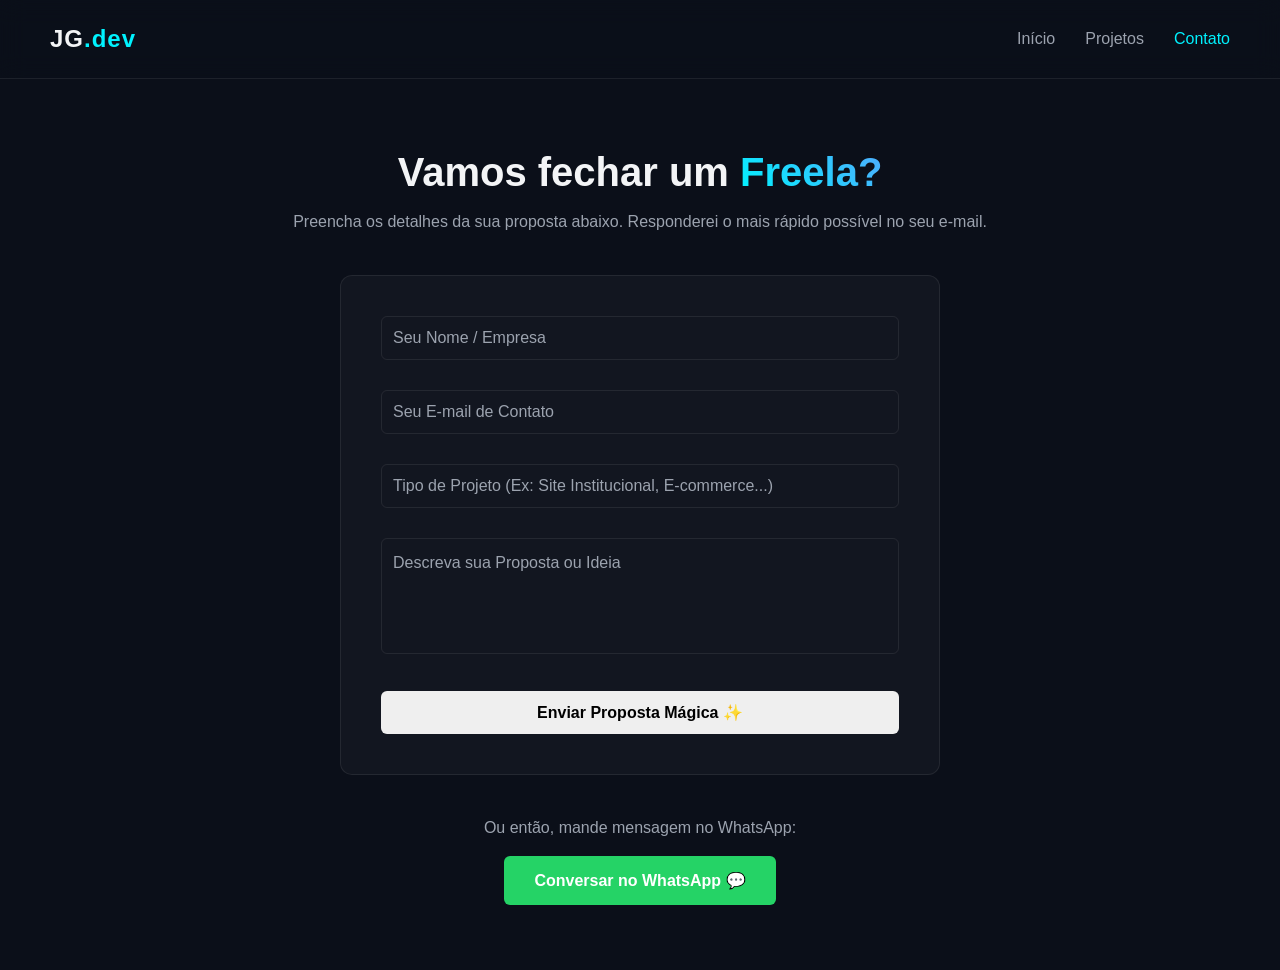
==== contato.html @ c7e57853 "Primeiros Passos No Site" ====
<!DOCTYPE html>
<html lang="pt-BR">
<head>
    <meta charset="UTF-8">
    <meta name="viewport" content="width=device-width, initial-scale=1.0">
    <title>João Gabriel | Contato & Propostas</title>
    <link rel="stylesheet" href="css/style.css">
</head>
<body class="dark-theme">

    <header class="navbar">
        <div class="logo">JG<span>.dev</span></div>
        <nav>
            <ul>
                <li><a href="index.html">Início</a></li>
                <li><a href="projetos.html">Projetos</a></li>
                <li><a href="contato.html" class="active">Contato</a></li>
            </ul>
        </nav>
    </header>

    <main class="container fade-in">
        <section class="contact-section">
            <h1 class="page-title">Vamos fechar um <span class="text-gradient">Freela?</span></h1>
            <p class="page-subtitle">Preencha os detalhes da sua proposta abaixo. Responderei o mais rápido possível no seu e-mail.</p>

            <form id="contact-form" action="https://formsubmit.co/dev.joaogabrieldias@gmail.com" method="POST" class="modern-form">
                
                <input type="hidden" name="_captcha" value="false">
                <input type="hidden" name="_template" value="table">
                <input type="hidden" name="_subject" value="Nova Proposta de Freelancer! 🚀">

                <div class="input-group">
                    <input type="text" name="name" required placeholder=" ">
                    <label>Seu Nome / Empresa</label>
                </div>

                <div class="input-group">
                    <input type="email" name="email" required placeholder=" ">
                    <label>Seu E-mail de Contato</label>
                </div>

                <div class="input-group">
                    <input type="text" name="subject" required placeholder=" ">
                    <label>Tipo de Projeto (Ex: Site Institucional, E-commerce...)</label>
                </div>

                <div class="input-group">
                    <textarea name="message" rows="5" required placeholder=" "></textarea>
                    <label>Descreva sua Proposta ou Ideia</label>
                </div>

                <button type="submit" class="btn-submit">Enviar Proposta Mágica ✨</button>
            </form>

            <div class="contact-footer">
                <p>Ou então, mande mensagem no WhatsApp:</p>
                <a href="https://wa.me/5511964065637?text=Olá%20João,%20acessei%20seu%20portfólio%20e%20gostaria%20de%20fazer%20um%20orçamento%20de%20projeto!" 
                   target="_blank" 
                   class="btn-whatsapp">
                   Conversar no WhatsApp 💬
                </a>
            </div>
        </section>
    </main>

    <script src="js/main.js"></script>
</body>
</html>
---- css/style.css ----
/* ==========================================================================
   CONFIGURAÇÕES GERAIS E VARIÁVEIS
   ========================================================================== */
:root {
    --bg-dark: #0b0f19;
    --bg-card: rgba(255, 255, 255, 0.03);
    --border-color: rgba(255, 255, 255, 0.08);
    --primary-neon: #00f2fe;
    --secondary-neon: #4facfe;
    --text-main: #f3f4f6;
    --text-muted: #9ca3af;
    --font-sans: 'Segoe UI', Roboto, Helvetica, Arial, sans-serif;
}

* {
    margin: 0;
    padding: 0;
    box-sizing: border-box;
}

body.dark-theme {
    background-color: var(--bg-dark);
    color: var(--text-main);
    font-family: var(--font-sans);
    overflow-x: hidden;
    line-height: 1.6;
}

/* Container principal centralizado */
.container {
    max-width: 1100px;
    margin: 0 auto;
    padding: 140px 20px 60px 20px;
    min-height: calc(100vh - 80px);
    display: flex;
    flex-direction: column;
    justify-content: center;
}

/* Animação de entrada suave nas páginas */
.fade-in {
    animation: fadeInActive 0.6s ease-out forwards;
}

@keyframes fadeInActive {
    from { opacity: 0; transform: translateY(20px); }
    to { opacity: 1; transform: translateY(0); }
}

/* ==========================================================================
   NAVBAR (MENU SUPERIOR)
   ========================================================================== */
.navbar {
    position: fixed;
    top: 0;
    left: 0;
    width: 100%;
    display: flex;
    justify-content: space-between;
    align-items: center;
    padding: 20px 50px;
    background: rgba(11, 15, 25, 0.8);
    backdrop-filter: blur(12px);
    border-bottom: 1px solid var(--border-color);
    z-index: 1000;
}

.logo {
    font-size: 1.5rem;
    font-weight: bold;
    letter-spacing: 1px;
}

.logo span {
    color: var(--primary-neon);
}

.navbar ul {
    display: flex;
    list-style: none;
    gap: 30px;
}

.navbar a {
    color: var(--text-muted);
    text-decoration: none;
    font-weight: 500;
    transition: color 0.3s;
}

.navbar a:hover, .navbar a.active {
    color: var(--primary-neon);
}

/* ==========================================================================
   BOTÕES MODERNOS
   ========================================================================== */
.btn-primary, .btn-secondary, .btn-submit, .btn-whatsapp {
    padding: 12px 30px;
    font-size: 1rem;
    font-weight: 600;
    border-radius: 6px;
    cursor: pointer;
    text-decoration: none;
    transition: all 0.3s ease;
    display: inline-flex;
    align-items: center;
    justify-content: center;
}

.btn-primary {
    background: linear-gradient(45deg, var(--primary-neon), var(--secondary-neon));
    color: #000;
    border: none;
}

.btn-primary:hover {
    box-shadow: 0 0 20px rgba(0, 242, 254, 0.4);
    transform: translateY(-2px);
}

.btn-secondary {
    background: transparent;
    color: var(--text-main);
    border: 1px solid var(--border-color);
}

.btn-secondary:hover {
    background: var(--border-color);
    transform: translateY(-2px);
}

.btn-whatsapp {
    background: #25d366;
    color: #fff;
    border: none;
}

.btn-whatsapp:hover {
    box-shadow: 0 0 20px rgba(37, 211, 102, 0.4);
    transform: translateY(-2px);
    background: #20ba5a;
}

/* ==========================================================================
   PÁGINA: HOME (INÍCIO) CENTRALIZADA
   ========================================================================== */
.home-hero {
    display: flex;
    flex-direction: column;
    align-items: center;
    text-align: center;
}

.hero-text h1 {
    font-size: 3.5rem;
    margin-bottom: 10px;
}

.text-gradient {
    background: linear-gradient(45deg, var(--primary-neon), var(--secondary-neon));
    -webkit-background-clip: text;
    -webkit-text-fill-color: transparent;
}

.hero-text h2 {
    font-size: 1.8rem;
    color: var(--text-muted);
    margin-bottom: 20px;
    font-weight: 400;
}

.hero-text p {
    font-size: 1.1rem;
    max-width: 600px;
    color: var(--text-muted);
    margin-bottom: 30px;
    margin-left: auto;
    margin-right: auto;
}

.profile-info {
    background: var(--bg-card);
    border: 1px solid var(--border-color);
    padding: 15px 25px;
    border-radius: 8px;
    display: flex;
    flex-direction: column;
    gap: 8px;
    margin-bottom: 35px;
    align-items: center;
}

.profile-info a {
    color: var(--primary-neon);
    text-decoration: none;
}

.social-buttons {
    display: flex;
    gap: 15px;
    justify-content: center;
}

/* ==========================================================================
   PÁGINA: PROJETOS CENTRALIZADA
   ========================================================================== */
.projects-section {
    text-align: center;
}

.page-title {
    font-size: 2.5rem;
    margin-bottom: 5px;
}

.page-subtitle {
    color: var(--text-muted);
    margin-bottom: 40px;
}

.projects-grid {
    display: grid;
    grid-template-columns: repeat(auto-fit, minmax(320px, 1fr));
    gap: 25px;
    width: 100%;
}

.project-card {
    background: var(--bg-card);
    border: 1px solid var(--border-color);
    border-radius: 12px;
    padding: 30px;
    position: relative;
    transition: all 0.3s ease;
    text-align: left; /* Mantém o conteúdo interno do card alinhado à esquerda por padrão estético */
}

.project-card:hover {
    border-color: var(--primary-neon);
    transform: translateY(-5px);
    box-shadow: 0 10px 30px rgba(0, 242, 254, 0.05);
}

.card-badge {
    background: rgba(0, 242, 254, 0.1);
    color: var(--primary-neon);
    padding: 4px 10px;
    border-radius: 20px;
    font-size: 0.75rem;
    display: inline-block;
    margin-bottom: 15px;
}

.project-card h3 {
    margin-bottom: 10px;
    font-size: 1.4rem;
}

.project-card p {
    color: var(--text-muted);
    font-size: 0.95rem;
    margin-bottom: 20px;
}

.tech-tags {
    display: flex;
    gap: 10px;
    margin-bottom: 25px;
    flex-wrap: wrap;
}

.tech-tags span {
    font-size: 0.8rem;
    background: rgba(255, 255, 255, 0.05);
    padding: 3px 8px;
    border-radius: 4px;
    color: var(--text-muted);
}

.card-link {
    color: var(--primary-neon);
    text-decoration: none;
    font-size: 0.95rem;
    font-weight: 500;
}

/* ==========================================================================
   PÁGINA: CONTATO CENTRALIZADA
   ========================================================================== */
.contact-section {
    display: flex;
    flex-direction: column;
    align-items: center;
    text-align: center;
    width: 100%;
}

.modern-form {
    max-width: 600px;
    width: 100%;
    background: var(--bg-card);
    border: 1px solid var(--border-color);
    padding: 40px;
    border-radius: 12px;
    margin: 0 auto;
}

.input-group {
    position: relative;
    margin-bottom: 30px;
    text-align: left; /* Garante que os inputs escrevam da esquerda para a direita */
}

.input-group input, .input-group textarea {
    width: 100%;
    padding: 12px;
    background: transparent;
    border: 1px solid var(--border-color);
    border-radius: 6px;
    color: var(--text-main);
    font-size: 1rem;
    outline: none;
    transition: border-color 0.3s;
}

.input-group textarea {
    resize: none;
}

.input-group input:focus, .input-group textarea:focus {
    border-color: var(--primary-neon);
}

/* Efeito de Label Flutuante */
.input-group label {
    position: absolute;
    left: 12px;
    top: 50%;
    transform: translateY(-50%);
    color: var(--text-muted);
    transition: all 0.3s ease;
    pointer-events: none;
}

.input-group textarea ~ label {
    top: 25px;
}

.input-group input:focus ~ label,
.input-group input:not(:placeholder-shown) ~ label,
.input-group textarea:focus ~ label,
.input-group textarea:not(:placeholder-shown) ~ label {
    top: -10px;
    left: 8px;
    font-size: 0.8rem;
    color: var(--primary-neon);
    background: var(--bg-dark);
    padding: 0 5px;
}

.btn-submit {
    width: 100%;
    border: none;
}

.contact-footer {
    margin-top: 40px;
    text-align: center;
}

.contact-footer p {
    color: var(--text-muted);
    margin-bottom: 15px;
    font-size: 1rem;
}

/* ==========================================================================
   RESPONSIVIDADE (MOBILE)
   ========================================================================== */
@media (max-width: 768px) {
    .navbar {
        padding: 20px;
    }
    .navbar ul {
        gap: 15px;
    }
    .hero-text h1 {
        font-size: 2.5rem;
    }
    .hero-text h2 {
        font-size: 1.4rem;
    }
    .modern-form {
        padding: 25px 20px;
    }
}
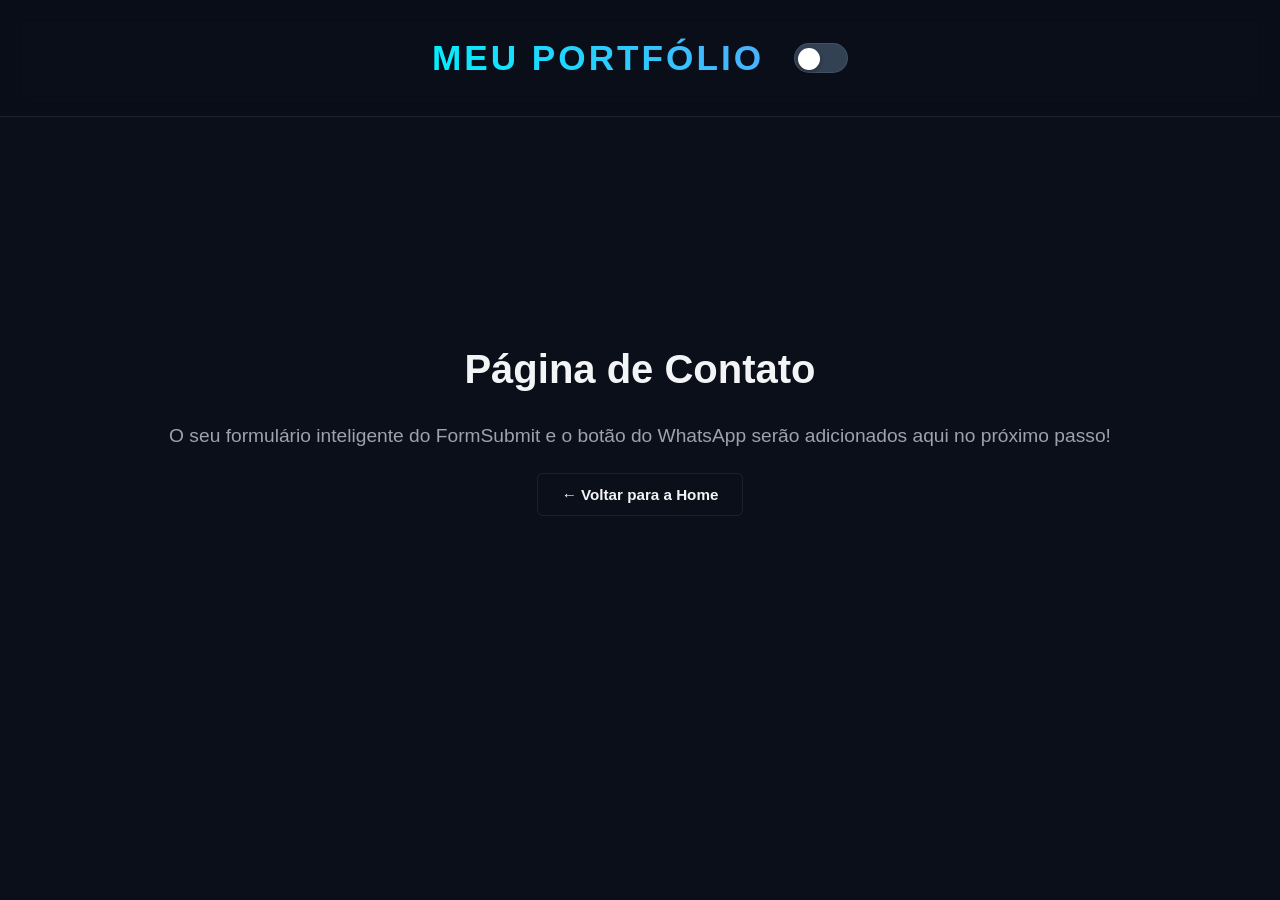
==== commit ed2c8cda: "feat: implementado novo layout amplo com toggle switch ios e memoria de tema" ====
--- a/contato.html
+++ b/contato.html
@@ -3,64 +3,27 @@
 <head>
     <meta charset="UTF-8">
     <meta name="viewport" content="width=device-width, initial-scale=1.0">
-    <title>João Gabriel | Contato & Propostas</title>
+    <title>João Gabriel | Contato</title>
     <link rel="stylesheet" href="css/style.css">
 </head>
 <body class="dark-theme">
 
-    <header class="navbar">
-        <div class="logo">JG<span>.dev</span></div>
-        <nav>
-            <ul>
-                <li><a href="index.html">Início</a></li>
-                <li><a href="projetos.html">Projetos</a></li>
-                <li><a href="contato.html" class="active">Contato</a></li>
-            </ul>
-        </nav>
+    <header class="navbar centralizado">
+        <div class="header-content">
+            <a href="index.html" class="logo" style="text-decoration: none;">MEU PORTFÓLIO</a>
+            
+            <label class="ios-switch">
+                <input type="checkbox" id="theme-toggle">
+                <span class="slider"></span>
+            </label>
+        </div>
     </header>
 
     <main class="container fade-in">
-        <section class="contact-section">
-            <h1 class="page-title">Vamos fechar um <span class="text-gradient">Freela?</span></h1>
-            <p class="page-subtitle">Preencha os detalhes da sua proposta abaixo. Responderei o mais rápido possível no seu e-mail.</p>
-
-            <form id="contact-form" action="https://formsubmit.co/dev.joaogabrieldias@gmail.com" method="POST" class="modern-form">
-                
-                <input type="hidden" name="_captcha" value="false">
-                <input type="hidden" name="_template" value="table">
-                <input type="hidden" name="_subject" value="Nova Proposta de Freelancer! 🚀">
-
-                <div class="input-group">
-                    <input type="text" name="name" required placeholder=" ">
-                    <label>Seu Nome / Empresa</label>
-                </div>
-
-                <div class="input-group">
-                    <input type="email" name="email" required placeholder=" ">
-                    <label>Seu E-mail de Contato</label>
-                </div>
-
-                <div class="input-group">
-                    <input type="text" name="subject" required placeholder=" ">
-                    <label>Tipo de Projeto (Ex: Site Institucional, E-commerce...)</label>
-                </div>
-
-                <div class="input-group">
-                    <textarea name="message" rows="5" required placeholder=" "></textarea>
-                    <label>Descreva sua Proposta ou Ideia</label>
-                </div>
-
-                <button type="submit" class="btn-submit">Enviar Proposta Mágica ✨</button>
-            </form>
-
-            <div class="contact-footer">
-                <p>Ou então, mande mensagem no WhatsApp:</p>
-                <a href="https://wa.me/5511964065637?text=Olá%20João,%20acessei%20seu%20portfólio%20e%20gostaria%20de%20fazer%20um%20orçamento%20de%20projeto!" 
-                   target="_blank" 
-                   class="btn-whatsapp">
-                   Conversar no WhatsApp 💬
-                </a>
-            </div>
+        <section class="contact-section text-centralizado" style="padding: 100px 0;">
+            <h1 style="font-size: 2.5rem; margin-bottom: 20px;">Página de Contato</h1>
+            <p style="color: var(--text-muted); font-size: 1.2rem; margin-bottom: 30px;">O seu formulário inteligente do FormSubmit e o botão do WhatsApp serão adicionados aqui no próximo passo!</p>
+            <a href="index.html" class="btn-secondary">&larr; Voltar para a Home</a>
         </section>
     </main>
 
--- a/css/style.css
+++ b/css/style.css
@@ -1,40 +1,59 @@
 /* ==========================================================================
-   CONFIGURAÇÕES GERAIS E VARIÁVEIS
+   CONFIGURAÇÕES GERAIS E VARIÁVEIS DE TEMA
    ========================================================================== */
+* {
+    margin: 0;
+    padding: 0;
+    box-sizing: border-box;
+}
+
+/* Variáveis padrão (Tema Escuro) */
 :root {
     --bg-dark: #0b0f19;
-    --bg-card: rgba(255, 255, 255, 0.03);
+    --bg-card: rgba(255, 255, 255, 0.02);
     --border-color: rgba(255, 255, 255, 0.08);
     --primary-neon: #00f2fe;
     --secondary-neon: #4facfe;
     --text-main: #f3f4f6;
     --text-muted: #9ca3af;
-    --font-sans: 'Segoe UI', Roboto, Helvetica, Arial, sans-serif;
-}
-
-* {
-    margin: 0;
-    padding: 0;
-    box-sizing: border-box;
-}
-
-body.dark-theme {
+    --font-sans: 'Segoe UI', Tahoma, Geneva, Verdana, sans-serif;
+}
+
+/* Variáveis para o Tema Claro */
+:root.light-theme {
+    --bg-dark: #f8fafc;
+    --bg-card: rgba(0, 0, 0, 0.02);
+    --border-color: rgba(0, 0, 0, 0.08);
+    --primary-neon: #0284c7; 
+    --secondary-neon: #0369a1;
+    --text-main: #0f172a;
+    --text-muted: #475569;
+}
+
+body {
     background-color: var(--bg-dark);
     color: var(--text-main);
     font-family: var(--font-sans);
+    line-height: 1.6;
     overflow-x: hidden;
-    line-height: 1.6;
-}
-
-/* Container principal centralizado */
+    transition: background-color 0.4s ease, color 0.4s ease;
+}
+
 .container {
-    max-width: 1100px;
+    max-width: 1400px;
     margin: 0 auto;
-    padding: 140px 20px 60px 20px;
-    min-height: calc(100vh - 80px);
-    display: flex;
-    flex-direction: column;
-    justify-content: center;
+    padding: 40px 40px;
+}
+
+/* Centralização Geral */
+.centralizado {
+    text-align: center;
+    justify-content: center !important;
+}
+
+.text-centralizado {
+    text-align: center;
+    margin: 80px 0 30px 0;
 }
 
 /* Animação de entrada suave nas páginas */
@@ -47,65 +66,190 @@
     to { opacity: 1; transform: translateY(0); }
 }
 
-/* ==========================================================================
-   NAVBAR (MENU SUPERIOR)
+/* Efeito de texto com Gradiente Neon */
+.logo {
+    background: linear-gradient(45deg, var(--primary-neon), var(--secondary-neon));
+    -webkit-background-clip: text;
+    -webkit-text-fill-color: transparent;
+}
+
+/* ==========================================================================
+   NAVBAR
    ========================================================================== */
 .navbar {
-    position: fixed;
+    display: flex;
+    padding: 30px 0;
+    border-bottom: 1px solid var(--border-color);
+    width: 100%;
+    background: rgba(11, 15, 25, 0.05);
+    backdrop-filter: blur(12px);
+    transition: background-color 0.4s ease, border-color 0.4s ease;
+}
+
+:root.light-theme .navbar {
+    background: rgba(248, 250, 252, 0.8);
+}
+
+.header-content {
+    display: flex;
+    align-items: center;
+    gap: 30px;
+    position: relative;
+}
+
+.logo {
+    font-size: 2.2rem;
+    font-weight: 800;
+    letter-spacing: 3px;
+    text-transform: uppercase;
+}
+
+/* ==========================================================================
+   ESTILIZAÇÃO DO TOGGLE SWITCH (ESTILO IPHONE / IOS)
+   ========================================================================= */
+.ios-switch {
+    position: relative;
+    display: inline-block;
+    width: 54px;
+    height: 30px;
+    cursor: pointer;
+}
+
+.ios-switch input {
+    opacity: 0;
+    width: 0;
+    height: 0;
+}
+
+.ios-switch .slider {
+    position: absolute;
     top: 0;
     left: 0;
-    width: 100%;
+    right: 0;
+    bottom: 0;
+    background-color: #334155; 
+    border: 1.5px solid var(--border-color);
+    border-radius: 30px;
+    transition: background-color 0.3s ease, border-color 0.3s ease;
+}
+
+.ios-switch .slider::before {
+    content: "";
+    position: absolute;
+    height: 22px;
+    width: 22px;
+    left: 3px;
+    bottom: 2.5px;
+    background-color: white;
+    border-radius: 50%;
+    box-shadow: 0 2px 5px rgba(0, 0, 0, 0.3);
+    transition: transform 0.3s cubic-bezier(0.4, 0, 0.2, 1);
+}
+
+:root.light-theme .ios-switch .slider {
+    background-color: #10b981; 
+    border-color: transparent;
+}
+
+:root.light-theme .ios-switch .slider::before {
+    transform: translateX(24px);
+}
+
+.ios-switch:hover .slider {
+    filter: brightness(1.1);
+}
+
+/* ==========================================================================
+   SEÇÃO HERO (MÁXIMA AMPLITUDE COM "UM DEDINHO" PARA DENTRO)
+   ========================================================================== */
+.hero-section.layout-amplo {
     display: flex;
     justify-content: space-between;
     align-items: center;
-    padding: 20px 50px;
-    background: rgba(11, 15, 25, 0.8);
-    backdrop-filter: blur(12px);
-    border-bottom: 1px solid var(--border-color);
-    z-index: 1000;
-}
-
-.logo {
+    padding: 60px 7%; 
+    width: 100vw;
+    position: relative;
+    left: 50%;
+    right: 50%;
+    margin-left: -50vw;
+    margin-right: -50vw;
+}
+
+/* Redes */
+.hero-left h2 {
     font-size: 1.5rem;
-    font-weight: bold;
-    letter-spacing: 1px;
-}
-
-.logo span {
+    margin-bottom: 25px;
+    color: var(--text-muted);
+}
+
+.redes-list {
+    list-style: none;
+}
+
+.redes-list li {
+    margin-bottom: 20px;
+}
+
+.redes-list a {
+    color: var(--text-main);
+    text-decoration: none;
+    font-size: 1.2rem;
+    transition: all 0.3s ease;
+    display: inline-block;
+}
+
+.redes-list a:hover {
     color: var(--primary-neon);
-}
-
-.navbar ul {
-    display: flex;
-    list-style: none;
+    transform: translateX(5px);
+}
+
+/* Foto e Botões */
+.hero-right {
+    display: flex;
+    justify-content: flex-end; 
+}
+
+.profile-container-amplo {
+    display: flex;
+    flex-direction: column;
+    align-items: center; 
     gap: 30px;
 }
 
-.navbar a {
+.profile-avatar-grande {
+    width: 340px; 
+    height: 340px; 
+    border-radius: 50%;
+    background: var(--bg-card);
+    border: 2px dashed var(--border-color);
+    display: flex;
+    justify-content: center;
+    align-items: center;
     color: var(--text-muted);
+    font-weight: 500;
+    font-size: 1.2rem;
+    transition: all 0.3s ease;
+}
+
+.profile-avatar-grande:hover {
+    border-color: var(--primary-neon);
+    box-shadow: 0 0 25px rgba(0, 242, 254, 0.15);
+}
+
+.hero-buttons {
+    display: flex;
+    gap: 15px;
+}
+
+.btn-primary, .btn-secondary {
+    padding: 12px 24px;
+    border-radius: 6px;
     text-decoration: none;
-    font-weight: 500;
-    transition: color 0.3s;
-}
-
-.navbar a:hover, .navbar a.active {
-    color: var(--primary-neon);
-}
-
-/* ==========================================================================
-   BOTÕES MODERNOS
-   ========================================================================== */
-.btn-primary, .btn-secondary, .btn-submit, .btn-whatsapp {
-    padding: 12px 30px;
-    font-size: 1rem;
     font-weight: 600;
-    border-radius: 6px;
-    cursor: pointer;
-    text-decoration: none;
+    font-size: 0.95rem;
     transition: all 0.3s ease;
-    display: inline-flex;
-    align-items: center;
-    justify-content: center;
+    text-align: center;
+    min-width: 160px;
 }
 
 .btn-primary {
@@ -121,8 +265,8 @@
 
 .btn-secondary {
     background: transparent;
+    border: 1px solid var(--border-color);
     color: var(--text-main);
-    border: 1px solid var(--border-color);
 }
 
 .btn-secondary:hover {
@@ -130,268 +274,63 @@
     transform: translateY(-2px);
 }
 
-.btn-whatsapp {
-    background: #25d366;
-    color: #fff;
-    border: none;
-}
-
-.btn-whatsapp:hover {
-    box-shadow: 0 0 20px rgba(37, 211, 102, 0.4);
-    transform: translateY(-2px);
-    background: #20ba5a;
-}
-
-/* ==========================================================================
-   PÁGINA: HOME (INÍCIO) CENTRALIZADA
+/* ==========================================================================
+   OUTRAS SEÇÕES (SOBRE MIM E PROJETOS)
    ========================================================================== */
-.home-hero {
-    display: flex;
-    flex-direction: column;
-    align-items: center;
-    text-align: center;
-}
-
-.hero-text h1 {
-    font-size: 3.5rem;
-    margin-bottom: 10px;
-}
-
-.text-gradient {
-    background: linear-gradient(45deg, var(--primary-neon), var(--secondary-neon));
-    -webkit-background-clip: text;
-    -webkit-text-fill-color: transparent;
-}
-
-.hero-text h2 {
+.about-section h2, .projects-section h2 {
     font-size: 1.8rem;
+    margin-bottom: 25px;
+    letter-spacing: 1px;
+}
+
+.placeholder-box {
+    background: var(--bg-card);
+    border: 1px dashed var(--border-color);
+    padding: 50px;
+    border-radius: 8px;
     color: var(--text-muted);
-    margin-bottom: 20px;
-    font-weight: 400;
-}
-
-.hero-text p {
-    font-size: 1.1rem;
-    max-width: 600px;
-    color: var(--text-muted);
-    margin-bottom: 30px;
-    margin-left: auto;
-    margin-right: auto;
-}
-
-.profile-info {
-    background: var(--bg-card);
-    border: 1px solid var(--border-color);
-    padding: 15px 25px;
-    border-radius: 8px;
-    display: flex;
-    flex-direction: column;
-    gap: 8px;
-    margin-bottom: 35px;
-    align-items: center;
-}
-
-.profile-info a {
-    color: var(--primary-neon);
-    text-decoration: none;
-}
-
-.social-buttons {
-    display: flex;
-    gap: 15px;
-    justify-content: center;
-}
-
-/* ==========================================================================
-   PÁGINA: PROJETOS CENTRALIZADA
-   ========================================================================== */
-.projects-section {
-    text-align: center;
-}
-
-.page-title {
-    font-size: 2.5rem;
-    margin-bottom: 5px;
-}
-
-.page-subtitle {
-    color: var(--text-muted);
-    margin-bottom: 40px;
-}
-
-.projects-grid {
+}
+
+.sobre-mim-espaco {
+    width: 100%;
+    margin: 0 auto;
+}
+
+/* Grade de Projetos */
+.projects-grid.grid-8 {
     display: grid;
-    grid-template-columns: repeat(auto-fit, minmax(320px, 1fr));
+    grid-template-columns: repeat(auto-fit, minmax(260px, 1fr)); 
     gap: 25px;
     width: 100%;
 }
 
 .project-card {
-    background: var(--bg-card);
+    background-color: var(--bg-card);
     border: 1px solid var(--border-color);
     border-radius: 12px;
-    padding: 30px;
-    position: relative;
+    height: 160px;
+    display: flex;
+    flex-direction: column;
+    justify-content: center;
+    align-items: center;
+    gap: 10px;
     transition: all 0.3s ease;
-    text-align: left; /* Mantém o conteúdo interno do card alinhado à esquerda por padrão estético */
 }
 
 .project-card:hover {
     border-color: var(--primary-neon);
-    transform: translateY(-5px);
-    box-shadow: 0 10px 30px rgba(0, 242, 254, 0.05);
-}
-
-.card-badge {
-    background: rgba(0, 242, 254, 0.1);
+    transform: scale(1.03);
+    background: rgba(255, 255, 255, 0.04);
+}
+
+.box-number {
+    font-size: 1.4rem;
+    font-weight: bold;
     color: var(--primary-neon);
-    padding: 4px 10px;
-    border-radius: 20px;
-    font-size: 0.75rem;
-    display: inline-block;
-    margin-bottom: 15px;
-}
-
-.project-card h3 {
-    margin-bottom: 10px;
-    font-size: 1.4rem;
+    opacity: 0.7;
 }
 
 .project-card p {
     color: var(--text-muted);
-    font-size: 0.95rem;
-    margin-bottom: 20px;
-}
-
-.tech-tags {
-    display: flex;
-    gap: 10px;
-    margin-bottom: 25px;
-    flex-wrap: wrap;
-}
-
-.tech-tags span {
-    font-size: 0.8rem;
-    background: rgba(255, 255, 255, 0.05);
-    padding: 3px 8px;
-    border-radius: 4px;
-    color: var(--text-muted);
-}
-
-.card-link {
-    color: var(--primary-neon);
-    text-decoration: none;
-    font-size: 0.95rem;
-    font-weight: 500;
-}
-
-/* ==========================================================================
-   PÁGINA: CONTATO CENTRALIZADA
-   ========================================================================== */
-.contact-section {
-    display: flex;
-    flex-direction: column;
-    align-items: center;
-    text-align: center;
-    width: 100%;
-}
-
-.modern-form {
-    max-width: 600px;
-    width: 100%;
-    background: var(--bg-card);
-    border: 1px solid var(--border-color);
-    padding: 40px;
-    border-radius: 12px;
-    margin: 0 auto;
-}
-
-.input-group {
-    position: relative;
-    margin-bottom: 30px;
-    text-align: left; /* Garante que os inputs escrevam da esquerda para a direita */
-}
-
-.input-group input, .input-group textarea {
-    width: 100%;
-    padding: 12px;
-    background: transparent;
-    border: 1px solid var(--border-color);
-    border-radius: 6px;
-    color: var(--text-main);
-    font-size: 1rem;
-    outline: none;
-    transition: border-color 0.3s;
-}
-
-.input-group textarea {
-    resize: none;
-}
-
-.input-group input:focus, .input-group textarea:focus {
-    border-color: var(--primary-neon);
-}
-
-/* Efeito de Label Flutuante */
-.input-group label {
-    position: absolute;
-    left: 12px;
-    top: 50%;
-    transform: translateY(-50%);
-    color: var(--text-muted);
-    transition: all 0.3s ease;
-    pointer-events: none;
-}
-
-.input-group textarea ~ label {
-    top: 25px;
-}
-
-.input-group input:focus ~ label,
-.input-group input:not(:placeholder-shown) ~ label,
-.input-group textarea:focus ~ label,
-.input-group textarea:not(:placeholder-shown) ~ label {
-    top: -10px;
-    left: 8px;
-    font-size: 0.8rem;
-    color: var(--primary-neon);
-    background: var(--bg-dark);
-    padding: 0 5px;
-}
-
-.btn-submit {
-    width: 100%;
-    border: none;
-}
-
-.contact-footer {
-    margin-top: 40px;
-    text-align: center;
-}
-
-.contact-footer p {
-    color: var(--text-muted);
-    margin-bottom: 15px;
-    font-size: 1rem;
-}
-
-/* ==========================================================================
-   RESPONSIVIDADE (MOBILE)
-   ========================================================================== */
-@media (max-width: 768px) {
-    .navbar {
-        padding: 20px;
-    }
-    .navbar ul {
-        gap: 15px;
-    }
-    .hero-text h1 {
-        font-size: 2.5rem;
-    }
-    .hero-text h2 {
-        font-size: 1.4rem;
-    }
-    .modern-form {
-        padding: 25px 20px;
-    }
+    font-size: 0.9rem;
 }
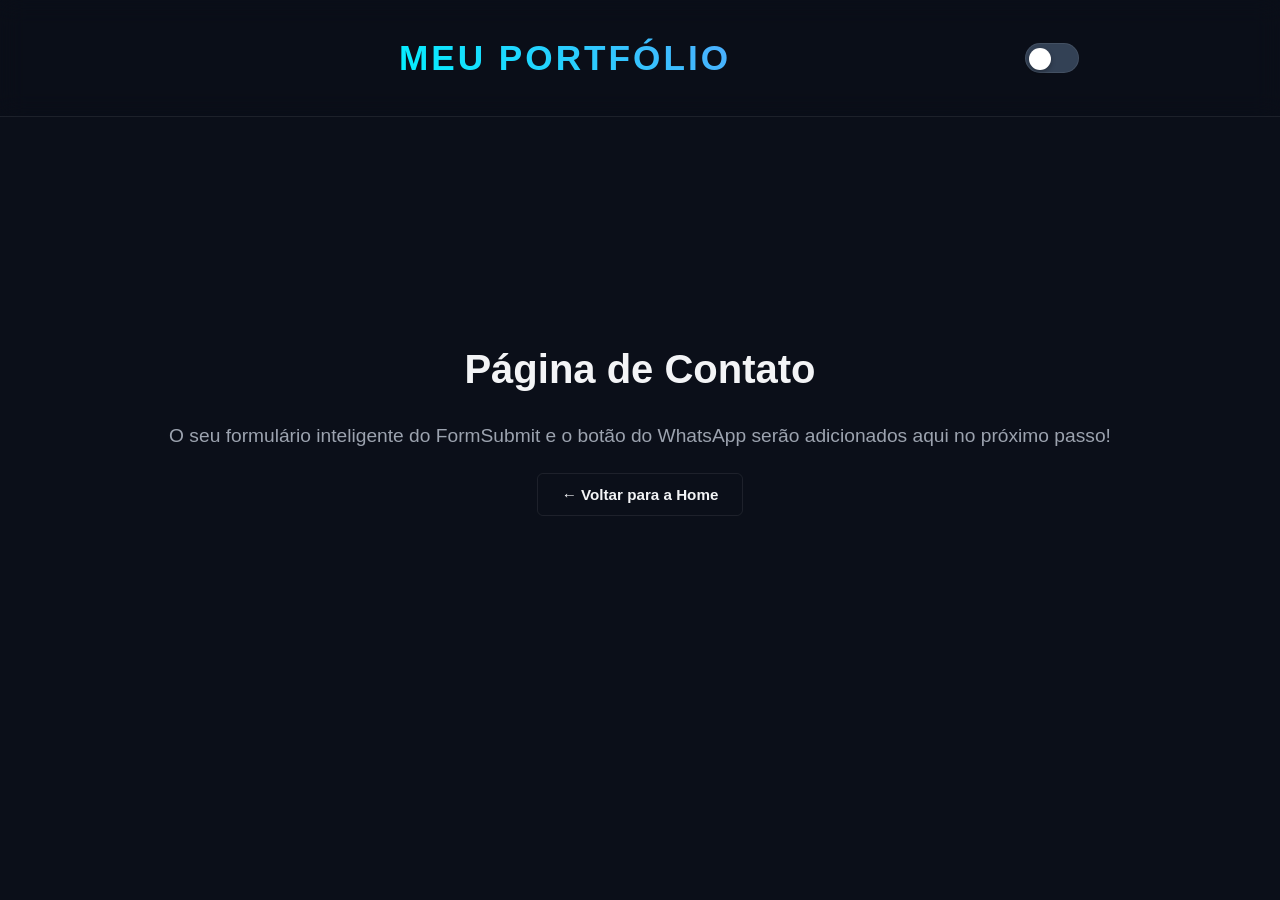
==== commit 7020284a: "ajuste do botão noturno" ====
--- a/contato.html
+++ b/contato.html
@@ -8,10 +8,10 @@
 </head>
 <body class="dark-theme">
 
-    <header class="navbar centralizado">
-        <div class="header-content">
-            <a href="index.html" class="logo" style="text-decoration: none;">MEU PORTFÓLIO</a>
-            
+    <header class="navbar">
+        <div class="navbar-left"></div> <div class="logo">MEU PORTFÓLIO</div>
+        
+        <div class="navbar-right">
             <label class="ios-switch">
                 <input type="checkbox" id="theme-toggle">
                 <span class="slider"></span>
--- a/css/style.css
+++ b/css/style.css
@@ -69,16 +69,19 @@
 /* Efeito de texto com Gradiente Neon */
 .logo {
     background: linear-gradient(45deg, var(--primary-neon), var(--secondary-neon));
+    background-clip: text;
     -webkit-background-clip: text;
     -webkit-text-fill-color: transparent;
 }
 
 /* ==========================================================================
-   NAVBAR
+   NAVBAR (REORGANIZADA PARA JOGAR O BOTÃO PRO CANTO)
    ========================================================================== */
 .navbar {
     display: flex;
-    padding: 30px 0;
+    justify-content: space-between; /* Espaça as três sub-divs entre as pontas */
+    align-items: center;
+    padding: 30px 4%; /* Respiro nas laterais igual ao da seção Hero */
     border-bottom: 1px solid var(--border-color);
     width: 100%;
     background: rgba(11, 15, 25, 0.05);
@@ -90,11 +93,15 @@
     background: rgba(248, 250, 252, 0.8);
 }
 
-.header-content {
-    display: flex;
-    align-items: center;
-    gap: 30px;
-    position: relative;
+/* Mantém o equilíbrio para o título não sair do centro perfeito */
+.navbar-left, .navbar-right {
+    flex: 1;
+    display: flex;
+}
+
+.navbar-right {
+    justify-content: flex-end; 
+    padding-right: 150px;
 }
 
 .logo {
@@ -102,6 +109,8 @@
     font-weight: 800;
     letter-spacing: 3px;
     text-transform: uppercase;
+    text-align: center;
+    white-space: nowrap;
 }
 
 /* ==========================================================================
